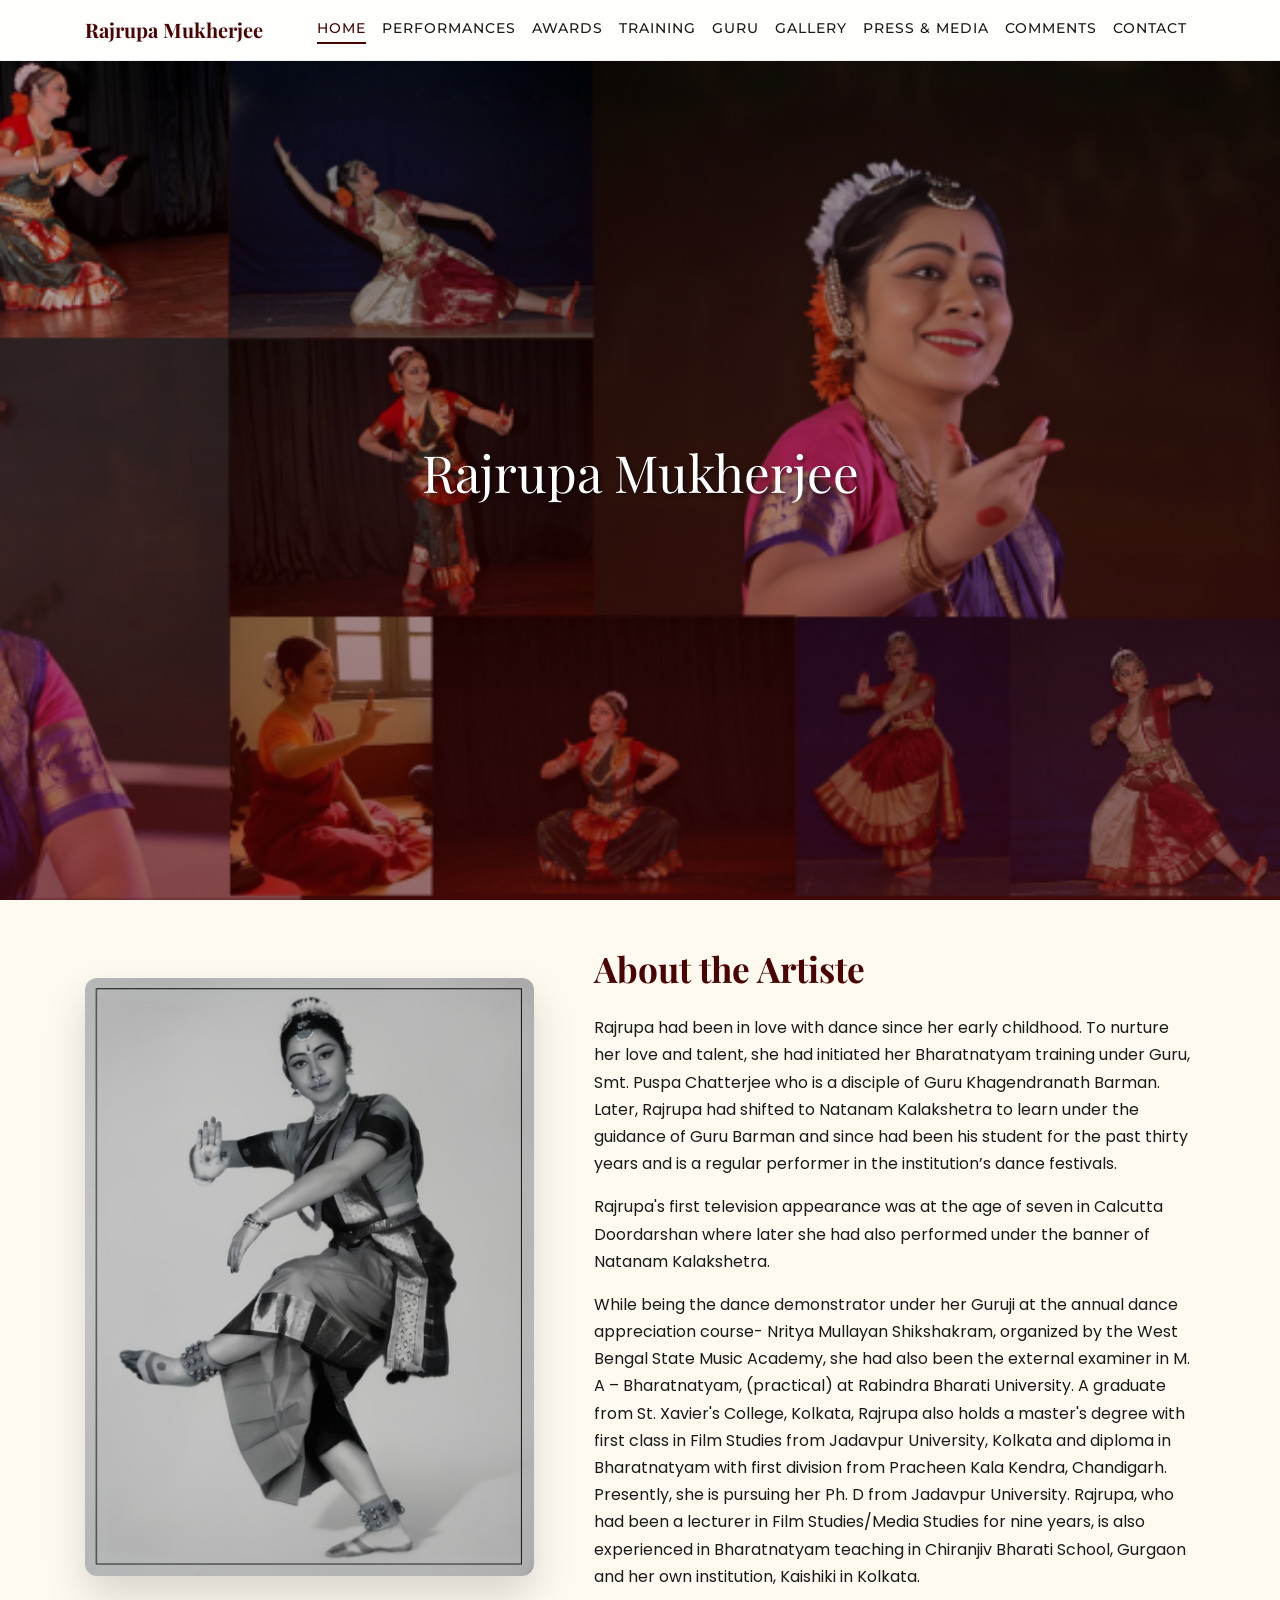
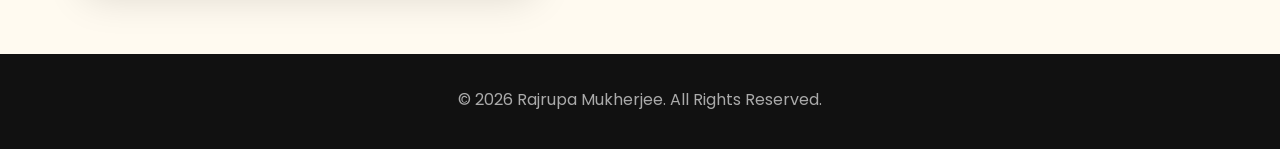
==== index.html @ b606af64 "Initial commit" ====
<!DOCTYPE html>
<html lang="en">

<head>
    <meta charset="UTF-8">
    <meta name="viewport" content="width=device-width, initial-scale=1.0">
    <title>Rajrupa Mukherjee | Renowned Bharatanatyam Dancer</title>

    <!-- Meta Tags -->
    <meta name="description"
        content="Rajrupa Mukherjee - Renowned Bharatanatyam Dancer in India, Bharatanatyam Dance Teacher in Kolkata.">
    <meta name="keywords" content="Rajrupa Mukherjee, Bharatanatyam Dancer, Kolkata, Classical Dance">
    <meta name="author" content="Rajrupa Mukherjee">

    <!-- Fonts -->
    <link rel="preconnect" href="https://fonts.googleapis.com">
    <link rel="preconnect" href="https://fonts.gstatic.com" crossorigin>
    <link
        href="https://fonts.googleapis.com/css2?family=Playfair+Display:wght@400;700&family=Montserrat:wght@300;400;500;600&family=Poppins:wght@300;400;600&display=swap"
        rel="stylesheet">

    <!-- Bootstrap CSS -->
    <link href="https://cdn.jsdelivr.net/npm/bootstrap@5.3.0/dist/css/bootstrap.min.css" rel="stylesheet">
    <!-- Font Awesome -->
    <link rel="stylesheet" href="https://cdnjs.cloudflare.com/ajax/libs/font-awesome/6.0.0/css/all.min.css">
    <!-- Custom CSS -->
    <link rel="stylesheet" href="css/modern.css">
    <!-- Responsive Overrides (loaded AFTER modern.css) -->
    <link rel="stylesheet" href="css/responsive.css">

    <link rel="icon" type="image/x-icon" href="favicon.ico">
</head>

<body class="home">

    <!-- Navigation -->
    <nav class="navbar navbar-expand-lg fixed-top glass-header" id="mainNavbar">
        <div class="container">
            <a class="navbar-brand" href="index.html">Rajrupa Mukherjee</a>
            <button class="navbar-toggler border-0" type="button" data-bs-toggle="collapse"
                data-bs-target="#navbarContent" aria-controls="navbarContent" aria-expanded="false"
                aria-label="Toggle navigation">
                <span class="navbar-toggler-icon"></span>
            </button>
            <div class="collapse navbar-collapse" id="navbarContent">
                <ul class="navbar-nav ms-auto mb-2 mb-lg-0">
                    <li class="nav-item"><a class="nav-link active" href="index.html">Home</a></li>
                    <li class="nav-item"><a class="nav-link" href="performances.html">Performances</a></li>
                    <li class="nav-item"><a class="nav-link" href="awards.html">Awards</a></li>
                    <li class="nav-item"><a class="nav-link" href="training.html">Training</a></li>
                    <li class="nav-item"><a class="nav-link" href="guru.html">Guru</a></li>
                    <li class="nav-item"><a class="nav-link" href="gallery.html">Gallery</a></li>
                    <li class="nav-item"><a class="nav-link" href="press.html">Press & Media</a></li>
                    <li class="nav-item"><a class="nav-link" href="review.html"> Comments</a></li>
                    <li class="nav-item"><a class="nav-link" href="contact.html">Contact</a></li>
                </ul>
            </div>
        </div>
    </nav>

    <!-- Hero Section -->
    <header class="hero-section home" id="heroSection">

        <!-- HERO IMAGE -->
        <img src="images/home page 2 (1).png"
            alt="Hero Image"
            class="hero-img">

        <!-- OVERLAY -->
        <div class="hero-overlay"></div>

        <!-- CONTENT -->
        <div class="hero-content">
            <h1 class="hero-title display-3">
                Rajrupa Mukherjee
            </h1>
        </div>

    </header>

    <!-- About Section -->
    <section class="section-padding">
        <div class="container">
            <div class="row align-items-center">
                <div class="col-lg-5 mb-4 mb-lg-0">
                    <div class="about-img-container" data-aos="fade-right">
                        <img src="images/101.png" alt="Rajrupa Mukherjee" class="about-img">
                    </div>
                </div>
                <div class="col-lg-7 ps-lg-5">
                    <h2 class="mb-4">About the Artiste</h2>
                    <!-- <p class="lead text-muted mb-4">A journey of passion, dedication, and excellence in Indian Classical -->
                        <!-- Dance.</p> -->
                    <p>Rajrupa had been in love with dance since her early childhood. To nurture her love and talent, she had initiated her Bharatnatyam training under Guru, Smt. Puspa Chatterjee who is a disciple of Guru Khagendranath Barman. Later, Rajrupa had shifted to Natanam Kalakshetra to learn under the guidance of Guru Barman and since had been his student for the past thirty years and is a regular performer in the institution’s dance festivals.</p>
                    <p>Rajrupa's first television appearance was at the age of seven in Calcutta Doordarshan where later she had also performed under the banner of Natanam Kalakshetra.</p>
                    <p>While being the dance demonstrator under her Guruji at the annual dance appreciation course- Nritya Mullayan Shikshakram, organized by the West Bengal State Music Academy, she had also been the external examiner in M. A – Bharatnatyam, (practical) at Rabindra Bharati University. A graduate from St. Xavier's College, Kolkata, Rajrupa also holds a master's degree with first class in Film Studies from Jadavpur University, Kolkata and diploma in Bharatnatyam with first division from Pracheen Kala Kendra, Chandigarh. Presently, she is pursuing her Ph. D from Jadavpur University. Rajrupa, who had been a lecturer in Film Studies/Media Studies for nine years, is also experienced in Bharatnatyam teaching in Chiranjiv Bharati School, Gurgaon and her own institution, Kaishiki in Kolkata.</p>
                </div>
            </div>
        </div>
    </section>

    <!-- Footer -->
    <footer class="footer">
        <div class="container text-center">
            <p class="mb-1">&copy; 2026 Rajrupa Mukherjee. All Rights Reserved.</p>
            <p class="small text-muted mb-0"></p>
        </div>
    </footer>

    <!-- Bootstrap Bundle with Popper -->
    <script src="https://cdn.jsdelivr.net/npm/bootstrap@5.3.0/dist/js/bootstrap.bundle.min.js"></script>
    <script>
        const navbar = document.getElementById('mainNavbar');
        const hero   = document.getElementById('heroSection');

        // Sets hero margin-top = exact current navbar height,
        // AND exposes the navbar height as the --nav-h CSS variable so the
        // fullscreen home hero can subtract it from 100dvh / 100vh.
        function adjustHero() {
            const h = navbar.offsetHeight;
            hero.style.marginTop = h + 'px';
            document.documentElement.style.setProperty('--nav-h', h + 'px');
        }

        // Run after full page load so fonts/navbar have final rendered height
        window.addEventListener('load', adjustHero);
        // Also run immediately as fallback
        adjustHero();

        // Run on every resize (handles orientation change, zoom, etc.)
        window.addEventListener('resize', adjustHero);
        window.addEventListener('orientationchange', adjustHero);

        // Run when mobile menu opens/closes (it changes navbar height)
        document.getElementById('navbarContent').addEventListener('shown.bs.collapse',  adjustHero);
        document.getElementById('navbarContent').addEventListener('hidden.bs.collapse', adjustHero);

        // Navbar styling on scroll
        window.addEventListener('scroll', function () {
            if (window.scrollY > 50) {
                navbar.classList.add('shadow-sm');
                navbar.style.background = 'rgba(255, 255, 255, 0.95)';
            } else {
                navbar.classList.remove('shadow-sm');
                navbar.style.background = 'rgba(255, 255, 255, 0.85)';
            }
        });
    </script>
</body>

</html>
---- css/modern.css ----
:root {
            --primary-color: #4a0404;
            --accent-color: #d4af37;
            --text-dark: #1a1a1a;
            --text-light: #f8f9fa;
            --bg-light: #fffaf0;
            --glass-bg: rgba(255, 255, 255, 0.1);
            --glass-border: rgba(255, 255, 255, 0.2);
            --transition-speed: 0.3s;
            
            /* Navbar height — JS updates this at runtime so the hero
            can subtract it from the viewport height and fill the rest. */
            --nav-h: 0px;
        }
            
        body {
            font-family: 'Poppins', 'Montserrat', sans-serif;
            color: var(--text-dark);
            background-color: var(--bg-light);
            overflow-x: hidden;
        }

        h1, h2, h3, h4, h5, h6 {
            font-family: 'Playfair Display', serif;
            font-weight: 700;
            color: var(--primary-color);
        }

        .glass-panel {
            background: rgba(255, 255, 255, 0.7);
            backdrop-filter: blur(10px);
            -webkit-backdrop-filter: blur(10px);
            border: 1px solid rgba(255, 255, 255, 0.3);
            box-shadow: 0 8px 32px 0 rgba(31, 38, 135, 0.1);
        }

        .glass-header {
            background: rgba(255, 255, 255, 0.85);
            color: #ffffff;
            border-bottom: 1px solid rgba(0, 0, 0, 0.05);
            transition: all var(--transition-speed) ease;
        }

        .navbar {
            padding: 0.5rem 1rem;
        }

        .navbar-brand {
            font-family: 'Playfair Display', serif;
            font-weight: 700;
            font-size: 1.5rem;
            color: var(--primary-color) !important;
        }

        .nav-link {
            font-family: 'Montserrat', sans-serif;
            font-weight: 500;
            font-size: 0.9rem;
            text-transform: uppercase;
            letter-spacing: 1px;
            color: var(--text-dark) !important;
            transition: color var(--transition-speed);
        }

        .nav-item {
            white-space: nowrap;
        }

        .nav-link:hover,
        .nav-link.active {
            color: var(--primary-color) !important;
            position: relative;
        }

        .nav-link::after {
            content: '';
            display: block;
            width: 0;
            height: 2px;
            background: var(--primary-color);
            transition: width var(--transition-speed);
            margin-top: 2px;
        }

        .nav-link:hover::after,
        .nav-link.active::after {
            width: 100%;
        }

        /* ═══════════════════════════════════════════════════════════════
        HERO SECTION (default — used by inner pages)
        - margin-top is set dynamically via JS to always match the
            navbar's actual rendered height at every screen size.
        ═══════════════════════════════════════════════════════════════ */

        .hero-section {
            position: relative;
            width: 100%;
            overflow: hidden;
            display: block;
            font-size: 0;
            line-height: 0;
            color: white;
            /* JS will set margin-top dynamically */
            margin-top: 0;
            transition: margin-top 0.2s ease;
        }

        .hero-img {
            display: block;
            width: 100%;
            height: auto;
            max-width: 100%;
            vertical-align: top;
            margin: 0;
            padding: 0;
            position: relative;
            z-index: 0;
        }

        .hero-overlay {
            position: absolute;
            inset: 0;
            background: linear-gradient(
                rgba(0, 0, 0, 0.3),
                rgba(74, 4, 4, 0.6)
            );
            z-index: 1;
        }

        .hero-content {
            position: absolute;
            top: 50%;
            left: 50%;
            transform: translate(-50%, -50%);
            z-index: 2;
            width: 100%;
            max-width: 1200px;
            padding-left: clamp(1rem, 6vw, 8rem);
            padding-right: clamp(1rem, 3vw, 2rem);
            font-size: 1rem;
            line-height: 1.4;
            text-align: left;
        }

        .hero-title {
            font-size: clamp(1.4rem, 4vw, 4rem);
            line-height: 1.2;
            margin-bottom: 1rem;
            color: white;
            text-shadow: 2px 2px 4px rgba(0, 0, 0, 0.5);
            word-break: break-word;
            animation: fadeInDown 1s ease-out;
        }

        .hero-subtitle {
            font-family: 'Montserrat', sans-serif;
            font-size: clamp(0.9rem, 2vw, 1.5rem);
            font-weight: 300;
            margin-bottom: 2rem;
            color: white;
            text-shadow: 1px 1px 2px rgba(0, 0, 0, 0.5);
            animation: fadeInUp 1s ease-out 0.3s backwards;
        }

        /* ═══════════════════════════════════════════════════════════════
        HOME HERO — FULLSCREEN
        - Fills viewport height minus the navbar height (--nav-h, JS-set).
        - Uses 100dvh so mobile browsers (address-bar resize) behave well,
            with 100vh as a fallback for older browsers.
        - Image covers the entire area on every screen size.
        ═══════════════════════════════════════════════════════════════ */

        .hero-section.home {
            text-align: center;
            /* Fallback for browsers without dvh */
            height: calc(100vh - var(--nav-h, 0px));
            min-height: calc(100vh - var(--nav-h, 0px));
            /* Modern dynamic viewport unit */
            height: calc(100dvh - var(--nav-h, 0px));
            min-height: calc(100dvh - var(--nav-h, 0px));
        }

        .hero-section.home .hero-img {
            position: absolute;
            inset: 0;
            width: 100%;
            height: 100%;
            object-fit: cover;
            object-position: center center;
        }

        .hero-section.home .hero-content {
            /* Override default offset positioning: center across the whole area */
            top: 0;
            left: 0;
            transform: none;
            width: 100%;
            height: 100%;
            max-width: none;
            display: flex;
            flex-direction: column;
            align-items: center;
            justify-content: center;
            text-align: center;
            padding-left: 1rem;
            padding-right: 1rem;
        }

        /* ── Buttons ───────────────────────────────── */
        .btn-custom {
            background-color: var(--accent-color);
            color: #fff;
            border: none;
            padding: 10px 30px;
            border-radius: 50px;
            font-weight: 600;
            text-transform: uppercase;
            letter-spacing: 1px;
            transition: transform var(--transition-speed), box-shadow var(--transition-speed);
        }

        .btn-custom:hover {
            transform: translateY(-2px);
            box-shadow: 0 10px 20px rgba(0, 0, 0, 0.2);
            background-color: #c5a028;
            color: white;
        }

        /* ── Sections ──────────────────────────────── */
        .section-padding {
            padding: 80px 0;
        }

        /* ── About ─────────────────────────────────── */
        .about-img-container {
            position: relative;
            overflow: hidden;
            border-radius: 15px;
            box-shadow: 0 20px 40px rgba(0, 0, 0, 0.15);
        }

        .about-img {
            width: 100%;
            height: auto;
            transition: transform 0.5s ease;
        }

        .about-img-container:hover .about-img {
            transform: scale(1.03);
        }

        /* ── Cards ─────────────────────────────────── */
        .contact-card {
            background: white;
            border-radius: 15px;
            padding: 2rem;
            box-shadow: 0 10px 30px rgba(0, 0, 0, 0.05);
            transition: transform var(--transition-speed);
            border: 1px solid rgba(0, 0, 0, 0.05);
        }

        .contact-card:hover {
            transform: translateY(-5px);
            box-shadow: 0 15px 35px rgba(0, 0, 0, 0.1);
        }

        .contact-icon {
            font-size: 2rem;
            color: var(--primary-color);
            margin-bottom: 1rem;
        }

        /* ── Footer ────────────────────────────────── */
        .footer {
            background: #111;
            color: #aaa;
            padding: 1.5rem 0;
            font-size: 0.85rem;
        }

        .footer a {
            color: var(--accent-color);
            text-decoration: none;
        }

        .footer a:hover {
            color: white;
        }

        /* ── Responsive Navbar ─────────────────────── */
        @media (max-width: 991.98px) {
            .navbar-brand {
                font-size: 1.1rem;
            }
            .navbar {
                padding: 0.4rem 0.75rem;
            }
        }

        @media (max-width: 400px) {
            .navbar-brand {
                font-size: 0.95rem;
            }
        }

        /* ── Animations ────────────────────────────── */
        @keyframes fadeInDown {
            from { opacity: 0; transform: translateY(-30px); }
            to   { opacity: 1; transform: translateY(0); }
        }

        @keyframes fadeInUp {
            from { opacity: 0; transform: translateY(30px); }
            to   { opacity: 1; transform: translateY(0); }
        }
---- css/responsive.css ----
/* ============================================
   RESPONSIVE FIXES — Rajrupa Mukherjee Website
   Add AFTER modern.css in all HTML pages
   ============================================ */

/* ── Base Resets ───────────────────────────── */
*, *::before, *::after {
    box-sizing: border-box;
}

img {
    max-width: 100%;
    height: auto;
    display: block;
    vertical-align: top;
    margin: 0;
    padding: 0;
}

/* ── Body overflow guard ───────────────────── */
body {
    overflow-x: hidden;
}

/* ── Navbar ────────────────────────────────── */
.navbar {
    padding-top: 0.5rem;
    padding-bottom: 0.5rem;
}

.navbar-brand {
    font-size: clamp(0.95rem, 2vw, 1.25rem);
    white-space: nowrap;
    flex-shrink: 0;
    margin-right: 1rem;
}

@media (min-width: 992px) {
    .navbar-nav {
        flex-wrap: nowrap;
        align-items: center;
        gap: 0;
    }

    .navbar-nav .nav-link {
        padding-left: 0.55rem;
        padding-right: 0.55rem;
        font-size: clamp(0.72rem, 1vw, 0.88rem);
        white-space: nowrap;
    }

    .navbar-collapse {
        flex-shrink: 1;
        min-width: 0;
    }
}

@media (min-width: 1200px) {
    .navbar-nav .nav-link {
        padding-left: 0.75rem;
        padding-right: 0.75rem;
        font-size: 0.9rem;
    }
}

@media (min-width: 1400px) {
    .navbar-nav .nav-link {
        padding-left: 0.9rem;
        padding-right: 0.9rem;
        font-size: 0.95rem;
    }
}

/* ═══════════════════════════════════════════════════════════════
   HOME HERO — FULLY RESPONSIVE
   
   - DESKTOP/TABLET: fullscreen viewport height, image covers
   - MOBILE: fills width, image covers (no letterboxing), title overlays
   ═══════════════════════════════════════════════════════════════ */

/* DESKTOP — fullscreen */
.hero-section.home {
    height: calc(100vh - var(--nav-h, 0px));
    height: calc(100dvh - var(--nav-h, 0px));
}

.hero-section.home .hero-img {
    width: 100% !important;
    height: 100% !important;
    object-fit: cover !important;
    object-position: center center !important;
}

/* TABLET */
@media (max-width: 991.98px) {
    .hero-section.home {
        height: calc(100vh - var(--nav-h, 0px));
        height: calc(100dvh - var(--nav-h, 0px));
        min-height: 500px;
    }
    .hero-section.home .hero-img {
        object-position: center top !important;
    }
}

/* ═══════════════════════════════════════════════════════════════
   MOBILE HERO — shows the FULL image scaled to fit width.
   No cropping from sides. Hero height = image's natural height
   at the current width, so there's no white space anywhere.
   Title overlays centered on top of the image.
   ═══════════════════════════════════════════════════════════════ */

@media (max-width: 767.98px) {
    .hero-section.home {
        /* Let the image dictate the hero's height — no forced viewport height,
           no min/max heights, no cropping. */
        height: auto !important;
        min-height: 0 !important;
        max-height: none !important;
        position: relative !important;
        display: block !important;
        overflow: hidden !important;
        line-height: 0 !important;
        font-size: 0 !important;
    }

    .hero-section.home .hero-img {
        /* Flow naturally: full width, height scales by aspect ratio.
           Whole image is visible — nothing cropped from sides or top/bottom. */
        position: relative !important;
        inset: auto !important;
        width: 100% !important;
        height: auto !important;
        max-width: 100% !important;
        max-height: none !important;
        object-fit: fill !important;   /* image is already the right shape — just draw it */
        display: block !important;
    }

    .hero-section.home .hero-overlay {
        display: block !important;
        position: absolute !important;
        inset: 0 !important;
        background: linear-gradient(
            rgba(0, 0, 0, 0.30),
            rgba(74, 4, 4, 0.55)
        ) !important;
        z-index: 1 !important;
    }

    .hero-section.home .hero-content {
        position: absolute !important;
        top: 50% !important;
        left: 50% !important;
        transform: translate(-50%, -50%) !important;
        width: 100% !important;
        height: auto !important;
        max-width: none !important;
        padding: 0 1rem !important;
        margin: 0 !important;
        background: transparent !important;
        display: flex !important;
        align-items: center !important;
        justify-content: center !important;
        z-index: 2 !important;
        line-height: 1.2 !important;
    }

    .hero-section.home .hero-title {
        font-size: clamp(1.4rem, 6vw, 2.2rem) !important;
        margin: 0 !important;
        padding: 0 !important;
        color: #fff !important;
        text-align: center !important;
        text-shadow: 2px 2px 8px rgba(0, 0, 0, 0.6) !important;
        line-height: 1.2 !important;
    }
}

/* SMALL MOBILE — slightly tighter title */
@media (max-width: 575.98px) {
    .hero-section.home .hero-title {
        font-size: clamp(1.2rem, 5.5vw, 1.8rem) !important;
    }
}

/* ── Hero — INNER PAGES (not home) ─────────── */
/* Keep title LEFT-aligned (like "Honors & Awards"), just contain it
   safely within the viewport on smaller screens. */

@media (max-width: 991.98px) {
    .hero-section:not(.home) .hero-content {
        padding-left: clamp(1rem, 5vw, 3rem) !important;
        padding-right: 1.5rem !important;
        max-width: 100% !important;
    }
}

@media (max-width: 767.98px) {
    .hero-section:not(.home) .hero-content {
        padding-left: 1.5rem !important;
        padding-right: 1.25rem !important;
        max-width: 100% !important;
    }
    .hero-section:not(.home) .hero-title {
        font-size: clamp(1.3rem, 5vw, 2rem) !important;
        word-break: break-word !important;
    }
}

@media (max-width: 575.98px) {
    .hero-section:not(.home) .hero-content {
        padding-left: 1.25rem !important;
        padding-right: 1rem !important;
        max-width: 100% !important;
    }
    .hero-section:not(.home) .hero-title {
        font-size: clamp(1.1rem, 4.5vw, 1.6rem) !important;
    }
}

/* ═══════════════════════════════════════════════════════════════
   ABOUT IMAGE — properly sized on every screen
   Desktop: tall and balanced with the text column.
   Tablet/mobile: scaled down progressively so it never dominates.
   ═══════════════════════════════════════════════════════════════ */

.about-img-container {
    overflow: hidden;
    border-radius: 12px;
    width: 100%;
    margin: 0 auto;
    aspect-ratio: 960 / 1280;
}

.about-img {
    width: 100%;
    height: 100%;
    object-fit: cover;
    object-position: center bottom;
    display: block;
}

/* DESKTOP (≥992px) — image grows taller to balance text column */
@media (min-width: 992px) {
    .about-img-container {
        max-width: 100%;
    }
    .about-img {
        height: 100%;
        max-height: none;
        object-fit: cover;
        object-position: center bottom;
    }
}

/* LARGE DESKTOP (≥1200px) — a touch taller */
@media (min-width: 1200px) {
    .about-img {
        height: auto;
        max-height: none;
    }
}

/* XL DESKTOP (≥1400px) */
@media (min-width: 1400px) {
    .about-img {
        height: auto;
        max-height: none;
    }
}

/* TABLET (≤991px) — centered, moderate size */
@media (max-width: 991.98px) {
    .about-img-container,
    .col-lg-5 .about-img-container,
    .col-lg-7 .about-img-container {
        max-width: 380px !important;
        width: 70% !important;
        margin: 0 auto 1.5rem auto !important;
    }
    .about-img-container .about-img,
    .col-lg-5 .about-img-container .about-img,
    .col-lg-7 .about-img-container .about-img {
        max-height: 440px !important;
        height: auto !important;
        width: 100% !important;
        object-fit: cover !important;
        object-position: center top !important;
    }

    .sticky-lg-top {
        position: static !important;
        top: auto !important;
    }
}

/* MOBILE (≤768px) — visibly smaller */
@media (max-width: 767.98px) {
    .about-img-container,
    .col-lg-5 .about-img-container,
    .col-lg-7 .about-img-container {
        max-width: 260px !important;
        width: 65% !important;
        border-radius: 10px !important;
        margin: 0 auto 1.25rem auto !important;
    }
    .about-img-container .about-img,
    .col-lg-5 .about-img-container .about-img,
    .col-lg-7 .about-img-container .about-img {
        max-height: 300px !important;
        height: auto !important;
        width: 100% !important;
    }
}

/* SMALL MOBILE (≤576px) */
@media (max-width: 575.98px) {
    .about-img-container,
    .col-lg-5 .about-img-container,
    .col-lg-7 .about-img-container {
        max-width: 220px !important;
        width: 60% !important;
    }
    .about-img-container .about-img,
    .col-lg-5 .about-img-container .about-img,
    .col-lg-7 .about-img-container .about-img {
        max-height: 260px !important;
        height: auto !important;
    }
}

/* EXTRA SMALL — phones under 400px */
@media (max-width: 400px) {
    .about-img-container,
    .col-lg-5 .about-img-container,
    .col-lg-7 .about-img-container {
        max-width: 200px !important;
        width: 60% !important;
    }
    .about-img-container .about-img,
    .col-lg-5 .about-img-container .about-img,
    .col-lg-7 .about-img-container .about-img {
        max-height: 240px !important;
        height: auto !important;
    }
}

/* TINY — phones under 340px (e.g. 320px viewport) */
@media (max-width: 340px) {
    .about-img-container,
    .col-lg-5 .about-img-container,
    .col-lg-7 .about-img-container {
        max-width: 180px !important;
        width: 60% !important;
    }
    .about-img-container .about-img,
    .col-lg-5 .about-img-container .about-img,
    .col-lg-7 .about-img-container .about-img {
        max-height: 215px !important;
        height: auto !important;
    }
}

/* ── Section Padding ───────────────────────── */
.section-padding {
    padding-top: 3rem;
    padding-bottom: 3rem;
}

@media (max-width: 767.98px) {
    .section-padding {
        padding-top: 2rem;
        padding-bottom: 2rem;
    }
}

@media (max-width: 575.98px) {
    .section-padding {
        padding-top: 1.5rem;
        padding-bottom: 1.5rem;
    }
}

/* ── Typography Scaling ────────────────────── */
h1 { font-size: clamp(1.6rem, 4vw, 3rem); }
h2 { font-size: clamp(1.4rem, 3vw, 2.2rem); }
h3 { font-size: clamp(1.15rem, 2.5vw, 1.75rem); }
h4 { font-size: clamp(1.05rem, 2vw, 1.5rem); }
h5 { font-size: clamp(0.95rem, 1.8vw, 1.25rem); }

p, li {
    font-size: clamp(0.9rem, 1.5vw, 1rem);
    line-height: 1.7;
}

.lead {
    font-size: clamp(0.95rem, 1.6vw, 1.15rem) !important;
}

/* ── Timeline ──────────────────────────────── */
.timeline {
    position: relative;
    padding: 20px 0;
}

.timeline::before {
    content: '';
    position: absolute;
    top: 0;
    bottom: 0;
    left: 20px;
    width: 2px;
    background: var(--accent-color, #c9a84c);
}

.timeline-item {
    position: relative;
    margin-bottom: 40px;
    padding-left: 50px;
}

.timeline-item::before {
    content: '';
    position: absolute;
    left: 11px;
    top: 5px;
    width: 20px;
    height: 20px;
    border-radius: 50%;
    background: var(--primary-color, #8B4513);
    border: 3px solid #fff;
    flex-shrink: 0;
}

.timeline-year {
    font-family: 'Playfair Display', serif;
    font-size: clamp(1.1rem, 2.5vw, 1.5rem);
    color: var(--primary-color, #8B4513);
    margin-bottom: 10px;
    font-weight: bold;
}

@media (max-width: 575.98px) {
    .timeline-item {
        padding-left: 40px;
        margin-bottom: 28px;
    }

    .timeline::before {
        left: 14px;
    }

    .timeline-item::before {
        left: 5px;
        width: 18px;
        height: 18px;
    }
}

/* ── Glass Panel ───────────────────────────── */
.glass-panel {
    overflow: hidden;
    word-break: break-word;
}

/* ── Grid Columns ──────────────────────────── */
@media (max-width: 991.98px) {
    .col-lg-5,
    .col-lg-7 {
        width: 100%;
        max-width: 100%;
        padding-left: 15px;
        padding-right: 15px;
    }

    .ps-lg-5 {
        padding-left: 15px !important;
    }

    /* Center text content of about section nicely on tablet/mobile */
    .row.align-items-center > [class*="col-lg-7"] {
        text-align: left;
    }
}

/* ── Container max-width ───────────────────── */
.container {
    max-width: 100%;
    padding-left: 15px;
    padding-right: 15px;
}

@media (min-width: 576px)  { .container { max-width: 540px; } }
@media (min-width: 768px)  { .container { max-width: 720px; } }
@media (min-width: 992px)  { .container { max-width: 960px; } }
@media (min-width: 1200px) { .container { max-width: 1140px; } }
@media (min-width: 1400px) { .container { max-width: 1320px; } }

/* ── Footer ────────────────────────────────── */
.footer {
    padding: 2rem 1rem;
    word-break: break-word;
}

@media (max-width: 575.98px) {
    .footer {
        padding: 1.5rem 0.75rem;
    }
    .footer p {
        font-size: 0.8rem;
    }
}

/* ── Mobile Menu ───────────────────────────── */
@media (max-width: 991.98px) {
    .navbar-collapse.collapse.show,
    .navbar-collapse.collapsing {
        background: rgba(255, 255, 255, 0.97);
        padding: 1rem;
        border-radius: 0 0 8px 8px;
        box-shadow: 0 4px 12px rgba(0,0,0,0.1);
    }

    .navbar-nav .nav-link {
        padding: 0.6rem 0.5rem;
        font-size: 0.95rem;
        border-bottom: 1px solid rgba(0,0,0,0.06);
    }

    .navbar-nav .nav-item:last-child .nav-link {
        border-bottom: none;
    }
}

/* ── Guru page: stacked images on mobile ───── */
@media (max-width: 991.98px) {
    .about-img-container + .about-img-container {
        margin-top: 1.25rem !important;
    }
}

@media (max-width: 767.98px) {
    .about-img-container + .about-img-container {
        margin-top: 1rem !important;
    }
}

/* ═══════════════════════════════════════════════════════════════
   GALLERY PAGE — always 3 columns, tiles shrink on smaller screens
   The inline CSS in gallery.html forces height: 300px and uses
   object-fit: fill. We override here so tiles scale down nicely
   while keeping a 3-column grid on every screen size.
   ═══════════════════════════════════════════════════════════════ */

/* Force every gallery item to take 1/3 of the row at all screen sizes.
   This overrides Bootstrap's default behaviour that would collapse
   col-md-4 into a full-width column below 768px. */
.gallery-item {
    flex: 0 0 auto;
    width: 33.3333% !important;
    max-width: 33.3333% !important;
}

.gallery-img-container img {
    object-fit: cover !important;
}

/* TABLET (≤991px) */
@media (max-width: 991.98px) {
    .gallery-img-container {
        height: 220px !important;
    }
}

/* SMALL TABLET / LARGE MOBILE (≤768px) */
@media (max-width: 767.98px) {
    .gallery-img-container {
        height: 170px !important;
        border-radius: 8px !important;
    }
    #gallery-grid.row.g-4 {
        --bs-gutter-x: 0.75rem;
        --bs-gutter-y: 0.75rem;
    }
}

/* MOBILE (≤576px) */
@media (max-width: 575.98px) {
    .gallery-img-container {
        height: 120px !important;
        border-radius: 6px !important;
    }
    #gallery-grid.row.g-4 {
        --bs-gutter-x: 0.5rem;
        --bs-gutter-y: 0.5rem;
    }
}

/* EXTRA SMALL — phones under 400px */
@media (max-width: 400px) {
    .gallery-img-container {
        height: 95px !important;
        border-radius: 5px !important;
    }
    #gallery-grid.row.g-4 {
        --bs-gutter-x: 0.4rem;
        --bs-gutter-y: 0.4rem;
    }
}

/* TINY — phones under 340px */
@media (max-width: 340px) {
    .gallery-img-container {
        height: 80px !important;
    }
}

/* ── Contact / Cards ───────────────────────── */
@media (max-width: 575.98px) {
    .contact-card {
        padding: 1.5rem 1rem;
    }
    .contact-icon {
        font-size: 1.6rem;
    }
}

/* ═══════════════════════════════════════════════════════════════
   CONTACT PAGE — prevent overflow, wrap long email cleanly
   ═══════════════════════════════════════════════════════════════ */

.contact-card,
.contact-card * {
    word-wrap: break-word;
    overflow-wrap: break-word;
    word-break: break-word;
}

.contact-card .contact-email {
    word-break: break-all;
    overflow-wrap: anywhere;
    font-size: clamp(0.85rem, 2.2vw, 1rem);
}

.contact-card .d-flex {
    flex-wrap: nowrap;
    min-width: 0;
}

.contact-card .d-flex > div:last-child {
    min-width: 0;
    flex: 1 1 auto;
}

@media (max-width: 575.98px) {
    .contact-card {
        padding: 1.25rem 1rem !important;
    }
    .contact-card h5 {
        font-size: 1rem;
    }
    .contact-card p {
        font-size: 0.9rem;
    }
    .contact-icon {
        font-size: 1.4rem !important;
    }
    .contact-card .fa-2x {
        font-size: 1.5em !important;
    }
    .contact-card .me-3 {
        margin-right: 0.75rem !important;
    }
}

@media (max-width: 400px) {
    .contact-card {
        padding: 1rem 0.75rem !important;
    }
    .contact-card h5 {
        font-size: 0.95rem;
    }
    .contact-card p {
        font-size: 0.85rem;
    }
    .contact-card .fa-2x {
        font-size: 1.3em !important;
    }
    .contact-card .me-3 {
        margin-right: 0.6rem !important;
    }
}

/* Map iframe — keep it nicely sized on mobile */
@media (max-width: 767.98px) {
    .contact-map-row .ratio {
        max-height: 320px;
    }
}

/* ── Buttons on small screens ──────────────── */
@media (max-width: 575.98px) {
    .btn-custom {
        padding: 9px 22px;
        font-size: 0.85rem;
        letter-spacing: 0.5px;
    }
}

/* Override to show full about image */
.about-img-container .about-img,
.col-lg-5 .about-img-container .about-img,
.col-lg-7 .about-img-container .about-img {
    height: 100% !important;
    max-height: none !important;
    object-fit: cover !important;
    object-position: center bottom !important;
}

/* Smaller guru image container */
.smaller-guru-img {
    width: 70% !important;
    margin-left: auto !important;
    margin-right: auto !important;
    aspect-ratio: 1 / 1 !important;
    min-height: unset !important;
    max-height: unset !important;
    flex-grow: unset !important;
}

.smaller-guru-img.about-img-container {
    aspect-ratio: 1 / 1 !important;
}

.smaller-guru-img .about-img {
    width: 100% !important;
    height: 100% !important;
    object-fit: cover !important;
    object-position: center center !important;
}
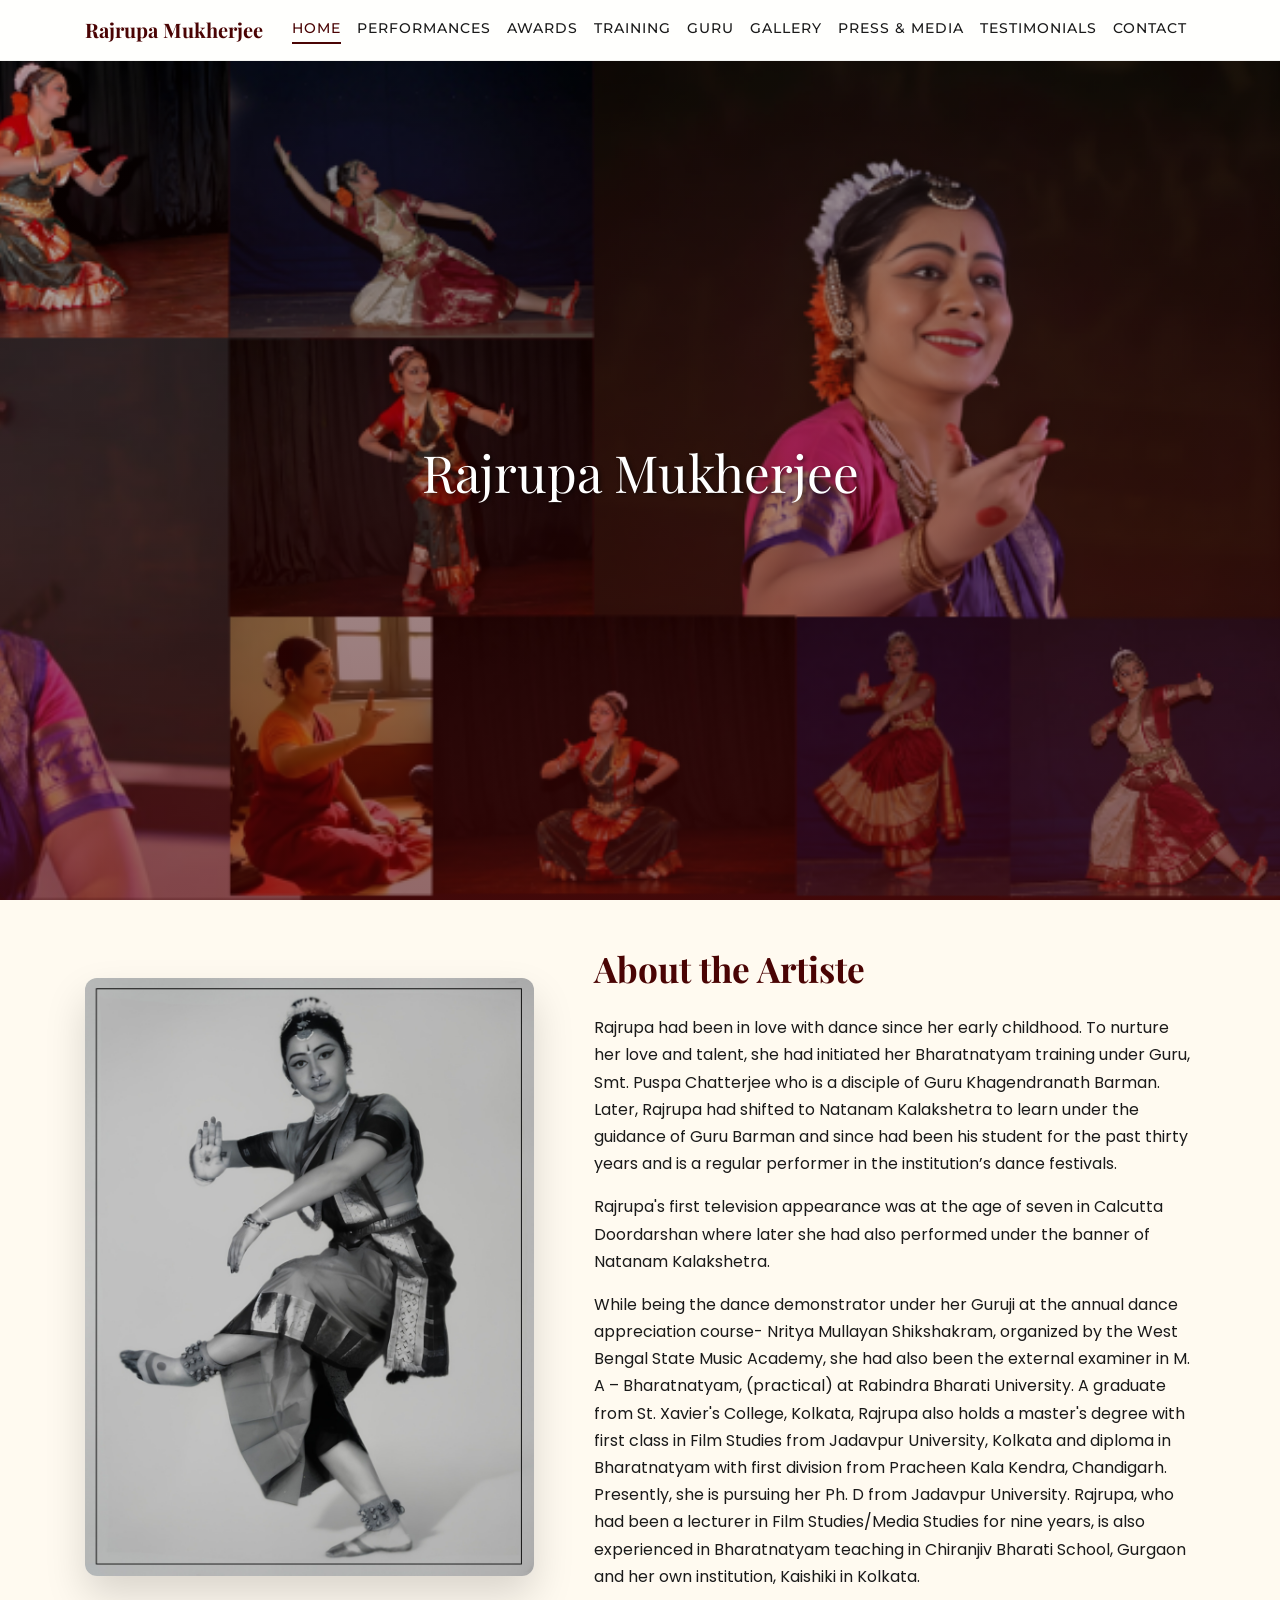
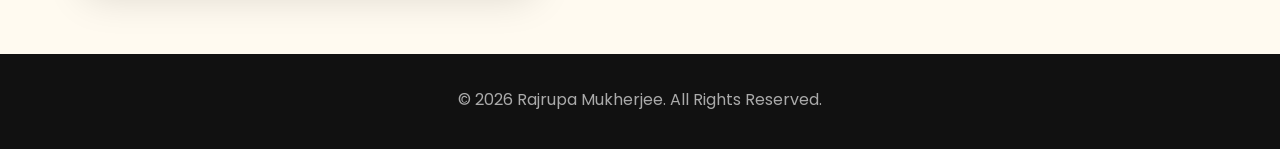
==== commit e69f471d: "Final commit" ====
--- a/index.html
+++ b/index.html
@@ -4,7 +4,7 @@
 <head>
     <meta charset="UTF-8">
     <meta name="viewport" content="width=device-width, initial-scale=1.0">
-    <title>Rajrupa Mukherjee | Renowned Bharatanatyam Dancer</title>
+    <title>Rajrupa Mukherjee |Bharatanatyam Dancer</title>
 
     <!-- Meta Tags -->
     <meta name="description"
@@ -51,7 +51,7 @@
                     <li class="nav-item"><a class="nav-link" href="guru.html">Guru</a></li>
                     <li class="nav-item"><a class="nav-link" href="gallery.html">Gallery</a></li>
                     <li class="nav-item"><a class="nav-link" href="press.html">Press & Media</a></li>
-                    <li class="nav-item"><a class="nav-link" href="review.html"> Comments</a></li>
+                    <li class="nav-item"><a class="nav-link" href="review.html"> Testimonials</a></li>
                     <li class="nav-item"><a class="nav-link" href="contact.html">Contact</a></li>
                 </ul>
             </div>
